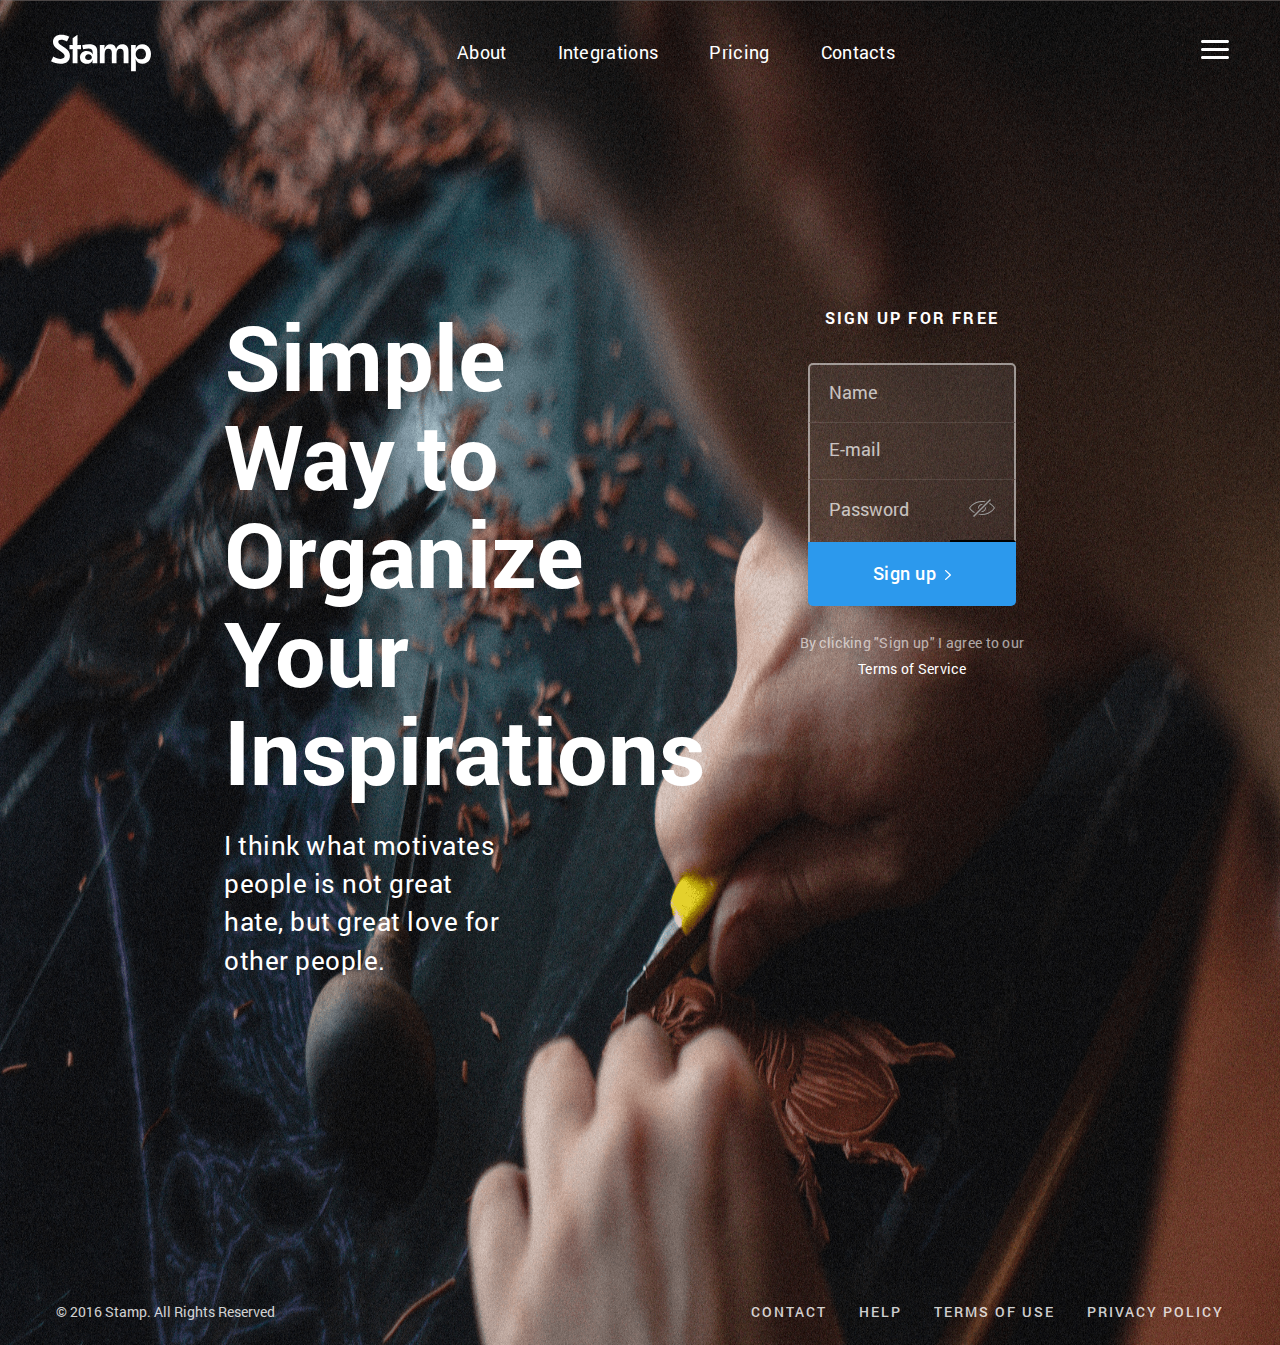
==== docs/index.html @ d8473a37 "Adding a docs folder for GH pages" ====
<!DOCTYPE html>
<html lang="en">
  <head>
    <meta charset="utf-8">
    <meta http-equiv="X-UA-Compatible" content="IE=edge">
    <meta name="viewport" content="width=device-width, initial-scale=1.0">
    <title>Thesis - Stamp assessment</title>
    <link href="css/style.css" rel="stylesheet">
    <link href="css/responsive.css" rel="stylesheet">
    <link href="css/nav.css" rel="stylesheet">
    <link href="css/section-hero.css" rel="stylesheet">
    <link href="css/footer.css" rel="stylesheet">
  </head>
  <body>
    <div id="wrapper">
      <header>
        <div class="nav-container">
          <h1 class="header-logo">
            <a href="#" class="nav-brand">
              <svg width="100px" height="42px" viewBox="0 0 91 33" version="1.1" xmlns="http://www.w3.org/2000/svg" xmlns:xlink="http://www.w3.org/1999/xlink"><g id="Page-1" stroke="none" stroke-width="1" fill="none" fill-rule="evenodd"><g id="Header" transform="translate(-60.000000, -33.000000)" fill="#FFFFFF">
                <path d="M76.589137,34.8032787 L74.5379856,38.9868852 C72.7147307,37.9530003 70.9634728,37.4360656 69.2841591,37.4360656 C67.5088847,37.4360656 66.6212608,38.0491742 66.6212608,39.2754098 C66.6212608,39.7562866 66.7651998,40.1830582 67.0530821,40.5557377 C67.3409645,40.9284172 67.844751,41.3792323 68.5644569,41.9081967 L72.9186555,45.0098361 C74.4300378,46.0677649 75.5215753,47.1376995 76.1933008,48.2196721 C76.8650262,49.3016448 77.2008839,50.575949 77.2008839,52.042623 C77.2008839,54.374875 76.4452041,56.1721248 74.9338218,57.4344262 C73.4224395,58.6967276 71.3233289,59.3278689 68.6364271,59.3278689 C67.0770644,59.3278689 65.5537098,59.1114776 64.0663177,58.6786885 C62.5789256,58.2458995 61.2235,57.6568343 60,56.9114754 L62.0871365,52.6918033 C63.1427051,53.3409869 64.2462376,53.8639324 65.3977669,54.2606557 C66.5492963,54.657379 67.6768185,54.8557377 68.7803675,54.8557377 C69.9318969,54.8557377 70.8195208,54.6213138 71.4432659,54.152459 C72.0670109,53.6836042 72.3788788,53.0644847 72.3788788,52.295082 C72.3788788,51.7180299 72.1869601,51.1710408 71.803117,50.6540984 C71.4192739,50.1371559 70.7715483,49.5541016 69.8599209,48.904918 L65.7576181,45.947541 C64.4381573,45.0098314 63.4485766,44.0120271 62.7888462,42.9540984 C62.1291159,41.8961696 61.7992556,40.7060175 61.7992556,39.3836066 C61.7992556,37.412012 62.4649736,35.855197 63.7964294,34.7131148 C65.1278852,33.5710325 66.9691051,33 69.3201442,33 C71.7191637,33 74.1421371,33.6010869 76.589137,34.8032787 L76.589137,34.8032787 Z M84.1174343,40.6459016 C84.1174343,41.3912606 84.0574597,41.9562822 83.9375087,42.3409836 L84.0454641,42.4131148 C84.1894052,42.2928956 84.3753265,42.2147543 84.6032333,42.1786885 C84.8311402,42.1426228 85.1490055,42.1245902 85.5568388,42.1245902 L87.3201093,42.1245902 L87.3201093,46.0557377 L85.5568388,46.0557377 C85.1250153,46.0557377 84.8011525,46.0377051 84.5852408,46.0016393 C84.369329,45.9655736 84.1894052,45.899454 84.0454641,45.8032787 L83.9375087,45.8754098 C84.0094793,46.1158482 84.057459,46.4043699 84.0814492,46.7409836 C84.1054394,47.0775973 84.1174343,47.4622929 84.1174343,47.895082 L84.1174343,58.7868852 L79.6912654,58.7868852 L79.6912654,47.895082 C79.6912654,47.4622929 79.7032603,47.0775973 79.7272505,46.7409836 C79.7512407,46.4043699 79.8112153,46.1158482 79.9071761,45.8754098 L79.7992207,45.8032787 C79.6312894,45.899454 79.4453682,45.9655736 79.2414515,46.0016393 C79.0375348,46.0377051 78.7076746,46.0557377 78.2518609,46.0557377 L76.8124564,46.0557377 L76.8124564,42.1245902 L78.2518609,42.1245902 C78.6836844,42.1245902 79.0135446,42.1426228 79.2414515,42.1786885 C79.4693584,42.2147543 79.6552796,42.2928956 79.7992207,42.4131148 L79.9071761,42.3409836 C79.7632349,41.9562822 79.6912654,41.3912606 79.6912654,40.6459016 L79.6912654,36.0655738 L83.7575832,33.2163934 L84.1174343,33.2163934 L84.1174343,40.6459016 Z M100.354129,43.1704918 C101.529648,44.2284206 102.117399,45.9355073 102.117399,48.2918033 L102.117399,58.7868852 L97.6552454,58.7868852 C97.6552454,57.656825 97.8351692,56.6710425 98.1950221,55.8295082 L98.0510816,55.757377 C96.8275817,58.1377168 94.9203898,59.3278689 92.3294487,59.3278689 C90.5541743,59.3278689 89.1207816,58.7929015 88.0292277,57.7229508 C86.9376738,56.6530001 86.3919051,55.2404459 86.3919051,53.4852459 C86.3919051,51.7300459 86.9376738,50.3295134 88.0292277,49.2836066 C89.1207816,48.2376997 90.5781641,47.7147541 92.4014189,47.7147541 C93.6489091,47.7147541 94.746444,47.9611997 95.6940568,48.4540984 C96.6416695,48.946997 97.4033467,49.6622904 97.9791114,50.6 L98.1230519,50.5278689 C97.9311303,49.9508168 97.835171,49.1333386 97.835171,48.0754098 C97.7871906,47.2098317 97.4453354,46.5486362 96.8095953,46.0918033 C96.1738551,45.6349704 95.2922286,45.4065574 94.1646895,45.4065574 C92.8692189,45.4065574 91.2259152,45.6469921 89.234729,46.1278689 L88.3710863,42.4131148 C90.5302039,41.8601065 92.6173195,41.5836066 94.6324959,41.5836066 C97.2714174,41.5836066 99.1786093,42.112563 100.354129,43.1704918 L100.354129,43.1704918 Z M91.9336125,51.4655738 C91.381838,51.9464505 91.1059549,52.5715809 91.1059549,53.3409836 C91.1059549,54.1103864 91.3758405,54.7295059 91.9156199,55.1983607 C92.4553993,55.6672155 93.1690969,55.9016393 94.0567341,55.9016393 C94.9683615,55.9016393 95.7120464,55.6612046 96.2878111,55.1803279 C96.8635758,54.6994511 97.1514538,54.0743208 97.1514538,53.304918 C97.1514538,52.5595591 96.8695733,51.9464505 96.3058037,51.4655738 C95.7420341,50.984697 95.0043467,50.7442623 94.0927192,50.7442623 C93.205082,50.7442623 92.485387,50.984697 91.9336125,51.4655738 L91.9336125,51.4655738 Z M104.427855,42.1245902 L108.782054,42.1245902 C108.782054,43.3989135 108.65011,44.565022 108.386218,45.6229508 L108.530158,45.695082 C109.081933,44.2764956 109.79563,43.2366153 110.671272,42.5754098 C111.546915,41.9142043 112.692429,41.5836066 114.107851,41.5836066 C116.818743,41.5836066 118.510026,42.9300412 119.181752,45.6229508 L119.325692,45.6229508 C119.733525,44.3726713 120.417236,43.3868889 121.376843,42.6655738 C122.336451,41.9442587 123.523948,41.5836066 124.93937,41.5836066 C126.690654,41.5836066 128.058074,42.1305956 129.041672,43.2245902 C130.02527,44.3185847 130.517062,45.9234867 130.517062,48.0393443 L130.517062,58.7868852 L126.090893,58.7868852 L126.090893,49.4819672 C126.090893,48.1355124 125.839,47.1557408 125.335206,46.542623 C124.831412,45.9295051 124.075732,45.6229508 123.068144,45.6229508 C120.765085,45.6229508 119.613573,47.2699289 119.613573,50.5639344 L119.613573,58.7868852 L115.331344,58.7868852 L115.331344,49.4459016 C115.331344,48.0994468 115.073454,47.1256861 114.557665,46.5245902 C114.041875,45.9234943 113.280198,45.6229508 112.27261,45.6229508 C109.969551,45.6229508 108.818039,47.2699289 108.818039,50.5639344 L108.818039,58.7868852 L104.427855,58.7868852 L104.427855,42.1245902 Z M147.185578,42.7016393 C148.385088,43.4469983 149.320691,44.4928894 149.992417,45.8393443 C150.664142,47.1857991 151,48.7245815 151,50.4557377 C151,52.2109377 150.67014,53.755731 150.010409,55.0901639 C149.350679,56.4245968 148.42707,57.4644771 147.239556,58.2098361 C146.052041,58.955195 144.690618,59.3278689 143.155245,59.3278689 C141.739824,59.3278689 140.504347,58.9852493 139.448779,58.3 C138.39321,57.6147507 137.589551,56.6109356 137.037776,55.2885246 L136.893836,55.3245902 C137.109748,56.3584751 137.217702,57.4885185 137.217702,58.7147541 L137.217702,66 L132.863503,66 L132.863503,42.1245902 L137.181717,42.1245902 C137.181717,43.5672203 137.073762,44.7213071 136.857851,45.5868852 L137.001791,45.6229508 C138.297262,42.9300412 140.336398,41.5836066 143.11926,41.5836066 C144.630643,41.5836066 145.986068,41.9562804 147.185578,42.7016393 L147.185578,42.7016393 Z M138.405211,46.957377 C137.517573,47.846999 137.073761,49.0131075 137.073761,50.4557377 C137.073761,51.8983679 137.517573,53.0644764 138.405211,53.9540984 C139.292848,54.8437203 140.44436,55.2885246 141.859781,55.2885246 C143.275203,55.2885246 144.384733,54.855742 145.188404,53.9901639 C145.992076,53.1245858 146.393906,51.9464555 146.393906,50.4557377 C146.393906,48.9650199 145.986078,47.7868896 145.170412,46.9213115 C144.354745,46.0557334 143.251213,45.6229508 141.859781,45.6229508 C140.44436,45.6229508 139.292848,46.0677551 138.405211,46.957377 L138.405211,46.957377 Z" id="Logo">
                </path></g></g>
              </svg>
            </a>
          </h1>
          <nav class="navbar-list" id="collapseNav">
            <ul class="nav-list">
              <li class="nav-item">
                <a href="#" class="nav-link robo-reg">About</a>
              </li>
              <li class="nav-item">
                <a href="#" class="nav-link robo-reg">Integrations</a>
              </li>
              <li class="nav-item">
                <a href="#" class="nav-link robo-reg">Pricing</a>
              </li>
              <li class="nav-item">
                <a href="#" class="nav-link robo-reg">Contacts</a>
              </li>
            </ul>
          </nav>
          <nav class="navbar-list-icon">
            <div class="nav-bars">
              <a href="#" onclick="openNav()">
                <svg width="28px" height="19px" viewBox="0 0 28 19" version="1.1" xmlns="http://www.w3.org/2000/svg" xmlns:xlink="http://www.w3.org/1999/xlink"><g id="Page-1" stroke="none" stroke-width="1" fill="none" fill-rule="evenodd"><g id="Header" transform="translate(-1352.000000, -40.000000)" fill="#FFFFFF">
                  <path d="M1378.6,48 L1353.4,48 C1352.6272,48 1352,48.672 1352,49.5 C1352,50.328 1352.6272,51 1353.4,51 L1378.6,51 C1379.3728,51 1380,50.328 1380,49.5 C1380,48.672 1379.3728,48 1378.6,48 M1378.6,56 L1353.4,56 C1352.6272,56 1352,56.672 1352,57.5 C1352,58.328 1352.6272,59 1353.4,59 L1378.6,59 C1379.3728,59 1380,58.328 1380,57.5 C1380,56.672 1379.3728,56 1378.6,56 M1353.4,43 L1378.6,43 C1379.3728,43 1380,42.328 1380,41.5 C1380,40.672 1379.3728,40 1378.6,40 L1353.4,40 C1352.6272,40 1352,40.672 1352,41.5 C1352,42.328 1352.6272,43 1353.4,43" id="Menu-Icon">
                  </path></g></g>
                </svg>
              </a>
            </div> <!-- /.navbar-list-icon -->
          </nav>
        </div> <!-- /.nav-container -->
      </header>
      <section class="hero flex-container">
        <div class="hero-text">
          <h1 class="robo-bold">Simple Way to Organize Your Inspirations</h1>
          <p class="robo-reg">I think what motivates people is not great hate, but great love for other people.</p>
        </div> <!-- /.hero-text -->
        <div class="hero-form">
          <h4 class="robo-bold text-center">Sign up for free</h4>
          <div class="input-group">
            <form> <!-- inactive / no submission -->
              <input type="text" name="name" placeholder="Name" value="" class="robo-reg name-input" />
              <input type="text" name="email" placeholder="E-mail" value="" class="robo-reg email-input" />
              <div class="password-input">
                <input type="password" name="password" placeholder="Password" value="" class="robo-reg" id="id_password" />
                <button type="button" class="pass-btn"><svg id="togglePassword" width="26px" height="18px" viewBox="0 0 26 18" version="1.1" xmlns="http://www.w3.org/2000/svg" xmlns:xlink="http://www.w3.org/1999/xlink"><g id="Page-1" stroke="none" stroke-width="1" fill="none" fill-rule="evenodd"><g id="Page" transform="translate(-1244.000000, -463.000000)" fill="#9B9B9B"><g id="Sign-Up-Form" transform="translate(830.000000, 267.000000)"><g id="Form" transform="translate(0.000000, 52.000000)">
                  <path d="M419.108699,157.891301 C415.617208,155.830115 414,153 414,153 C414,153 418,146 427,146 C428.304511,146 429.503975,146.147065 430.601439,146.398561 L429.751902,147.248098 C428.897148,147.090055 427.980093,147 427,147 C419,147 415.199951,153 415.199951,153 C415.199951,153 416.714728,155.391723 419.844927,157.155073 L419.108699,157.891301 L419.108699,157.891301 L419.108699,157.891301 L419.108699,157.891301 Z M423.398561,159.601439 C424.496025,159.852936 425.695489,160 427,160 C436,159.999999 440,153 440,153 C440,153 438.382792,150.169886 434.891301,148.108699 L434.155073,148.844927 C437.285272,150.608278 438.800049,153 438.800049,153 C438.800049,153 435,158.999999 427,159 C426.019907,159 425.102851,158.909945 424.248098,158.751902 L423.398561,159.601439 L423.398561,159.601439 L423.398561,159.601439 L423.398561,159.601439 Z M430.898653,152.101347 C430.964966,152.390211 431,152.691014 431,153 C431,155.209139 429.209139,157 427,157 C426.691014,157 426.390212,156.964966 426.101347,156.898653 L427,156 C427.767767,156 428.535534,155.707107 429.12132,155.12132 C429.707107,154.535534 430,153.767767 430,153 L430.898653,152.101347 L430.898653,152.101347 L430.898653,152.101347 L430.898653,152.101347 Z M427.898653,149.101347 C427.609788,149.035034 427.308986,149 427,149 C424.790861,149 423,150.790861 423,153 C423,153.308986 423.035034,153.609789 423.101347,153.898653 L424,153 C424,152.232233 424.292893,151.464466 424.87868,150.87868 C425.464466,150.292893 426.232233,150 427,150 L427.898653,149.101347 L427.898653,149.101347 L427.898653,149.101347 L427.898653,149.101347 Z M435,144 L418,161 L419,162 L436,145 L435,144 L435,144 L435,144 Z" id="Icon">
                  </path></g></g></g></g>
                </svg></button>
              </div> <!-- /.password-input -->
              <button type="button" name="button" class="form-btn robo-med">Sign up&nbsp;&nbsp;<svg width="6px" height="10px" viewBox="0 0 6 10" version="1.1" xmlns="http://www.w3.org/2000/svg" xmlns:xlink="http://www.w3.org/1999/xlink"><g id="Page-1" stroke="none" stroke-width="1" fill="none" fill-rule="evenodd"><g id="Page" transform="translate(-1093.000000, -526.000000)" fill="#FFFFFF"><g id="Sign-Up-Form" transform="translate(830.000000, 267.000000)"><g id="Form" transform="translate(0.000000, 52.000000)"><path d="M264.137885,207.183278 C263.877854,206.938907 263.455553,206.938907 263.195522,207.183278 C262.934826,207.427025 262.934826,207.823268 263.195522,208.067015 L267.390601,212.000078 L263.195522,215.933142 C262.934826,216.176888 262.934826,216.573132 263.195522,216.816878 C263.32587,216.938751 263.496121,217 263.667036,217 C263.837287,217 264.007537,216.938751 264.137885,216.816878 L268.804478,212.441946 C269.065174,212.1982 269.065174,211.801956 268.804478,211.55821 L264.137885,207.183278 Z" id="Icon"></path></g></g></g></g></svg></button>
            </form>
          </div> <!-- /.input-group -->
          <p class="robo-reg text-center" style="opacity: .6;">By clicking "Sign up" I agree to our</p>
          <p class="robo-reg text-center"><a href="#" class="terms-link">Terms of Service</a></p>
        </div> <!-- /.hero-form -->
      </section>

      <footer class="footer">
        <div class="flex-footer">
          <p class="robo-reg">&copy; 2016 Stamp. All Rights Reserved</p>
          <ul>
            <li>
              <a href="#" class="robo-med">Contact</a>
            </li>
            <li>
              <a href="#" class="robo-med">Help</a>
            </li>
            <li>
              <a href="#" class="robo-med">Terms of use</a>
            </li>
            <li>
              <a href="#" class="robo-med">Privacy Policy</a>
            </li>
          </ul>
        </div>
      </footer>
    </div> <!-- /.wrapper -->

    <script src="js/main.js"></script>
  </body>
</html>
---- docs/css/style.css ----
* {
  margin: 0;
  padding: 0;
}

*, *::before, *::after, html {
  box-sizing: border-box;
}

html, body {
  overflow-x: hidden;
}

#wrapper {
  margin-left: auto;
  margin-right: auto;
  min-width: 100%;
  min-height: 100vh;
  background-image: url("../images/background-min.png");
  background-repeat: no-repeat;
  background-size: 100% 100%;
  background-position: top;
}

@font-face {
  font-family: robotoBold;
  src: url(roboto/Roboto-Bold.ttf);
}

.robo-bold {
  font-family: robotoBold;
}

@font-face {
  font-family: robotoRegular;
  src: url(roboto/Roboto-Regular.ttf);
}

.robo-reg {
  font-family: robotoRegular;
}

@font-face {
  font-family: robotoLight;
  src: url(roboto/Roboto-Light.ttf);
}

.robo-light {
  font-family: robotoLight;
}

@font-face {
  font-family: robotoMedium;
  src: url(roboto/Roboto-Medium.ttf);
}

.robo-med {
  font-family: robotoMedium;
}

.text-center {
  text-align: center !important;
}
.text-left {
  text-align: left !important;
}
.text-right {
  text-align: right !important;
}
---- docs/css/responsive.css ----
@media (max-width: 768px) {
  .flex-container {
    flex-direction: column;
  }

  .flex-container > div {
    padding: 1rem 2rem;
  }

  .navbar-list {
    display: none;
  }

  .navbar-list ul li a.responsive {
    position: relative;
  }

  .navbar-list.responsive {
    float: none;
    text-align: center;
    margin-top: 3rem;
  }

  .navbar-list.responsive, .navbar-list.responsive .nav-list {
    display: block;
  }
}

@media (max-width: 700px) {
  body {
    background-size: cover;
  }
}
---- docs/css/nav.css ----
header {
  position: absolute;
  top: 0;
  left: 0;
  width: 100%;
}

.nav-container {
  display: flex;
  justify-content: space-between;
  min-height: 60px;
  margin: 0 auto;
  max-width: calc(2rem + 92vw);
  padding: 2rem 1rem;
}

.nav-brand {
  display: block;
  outline: none;
}

.navbar-list {
  position: relative;
  z-index: 100;
}

.nav-list {
  display: flex;
  align-items: center;
  margin: 0;
  padding: 0;
  list-style: none;
}

.nav-item {
  padding: .5rem 1.6rem;
}

.nav-bars {
  padding: .5rem 0;
}

.nav-link {
  color: #fff;
  text-decoration: none;
  font-size: 18px;
  letter-spacing: .3px;
  transition: all .3s ease;
}
---- docs/css/section-hero.css ----
.flex-container {
  justify-content: space-between;
  padding: 18rem 6rem;
}

.flex-container, .password-input {
  display: flex;
}

.flex-container > div {
  /* margin: .5rem; */
  padding: 1.2rem 8rem;
  width: 50%;
}

.hero h1 {
  font-size: 5.6rem;
  line-height: 1.1;
  margin-bottom: 1.6rem;
}

.input-group input::-moz-placeholder {
  color: #fff;
}

.input-group input:-ms-input-placeholder {
  color: #fff;
}

.hero h1, .hero p, .hero-form p, .input-group input::placeholder, .form-btn, .hero-form h4, .terms-link {
  color: #fff;
}

.hero-text p {
  font-size: 1.6rem;
  letter-spacing: .5px;
  line-height: 1.5;
}

.hero-form h4 {
  letter-spacing: 2.2px;
  margin-bottom: 2.2rem;
  font-size: 1rem;
  text-transform: uppercase;
}

.input-group input {
  border-left: 2px solid rgba(255, 255, 255, 0.5);
}

.input-group input, .form-btn {
  width: 100%;
}

.input-group input, .pass-btn {
  background: rgba(255, 255, 255, 0.08);
  outline: none;
  padding: 1.2rem;
}

.name-input {
  border-radius: 5px 5px 0 0;
  border-top: 2px solid rgba(255, 255, 255, 0.5);
}

.name-input, .email-input {
  border-bottom: 1px solid rgba(255, 255, 255, 0.1);
}

.name-input, .email-input, .pass-btn {
  border-right: 2px solid rgba(255, 255, 255, 0.5);
}

.email-input, #id_password, .pass-btn {
  border-top: none;
}

#id_password {
  width: 90%;
  border-right: none;
  border-radius: 0;
  border-bottom: none;
}

.pass-btn {
  border-left: none;
}

.pass-btn:active {
  border-bottom-style: none;
}

.input-group input::-moz-placeholder {
  opacity: .7;
}

.input-group input:-ms-input-placeholder {
  opacity: .7;
}

.input-group input::placeholder {
  opacity: .7;
}

.input-group input::-moz-placeholder {
  font-size: 1.1rem;
}

.input-group input:-ms-input-placeholder {
  font-size: 1.1rem;
}

.input-group input::placeholder, .form-btn {
  font-size: 1.1rem;
}

.input-group {
  padding-left: 2.5rem;
  padding-right: 2.5rem;
  margin-bottom: 1.5rem;
}

.form-btn {
  background: #2C99ED;
  letter-spacing: .5px;
  border: none;
  border-radius: 0 0 5px 5px;
  padding: 1.3rem;
}

.form-btn, .terms-link {
  transition: all .3s ease;
}

.form-btn:hover {
  background: rgba(44,153,237,0.8);
}

.form-btn:hover, #togglePassword:hover {
  cursor: pointer;
}

.hero-form p {
  letter-spacing: .3px;
  line-height: 1.8;
  font-size: .9rem;
}

.terms-link {
  text-decoration: none;
}
.terms-link:hover {
  text-decoration: underline;
}
---- docs/css/footer.css ----
.flex-footer {
  justify-content: space-between;
  display: flex;
}

.footer {
  padding: 0 2.5rem .5rem 2.5rem;
}

.footer p {
  align-self: center;
  padding-left: 1rem;
}

.footer p, .footer ul li a {
  opacity: .8;
  font-size: .9rem;
}

.footer ul li a, .footer p {
  color: #fff;
}

.footer ul {
  list-style-type: none;
  display: inline-flex;
}

.footer ul li {
  padding: 1rem;
  letter-spacing: 2px;
}

.footer ul li a {
  text-transform: uppercase;
  text-decoration: none;
  transition: all .3s ease;
}

.footer ul li a:hover {
  opacity: 1;
}
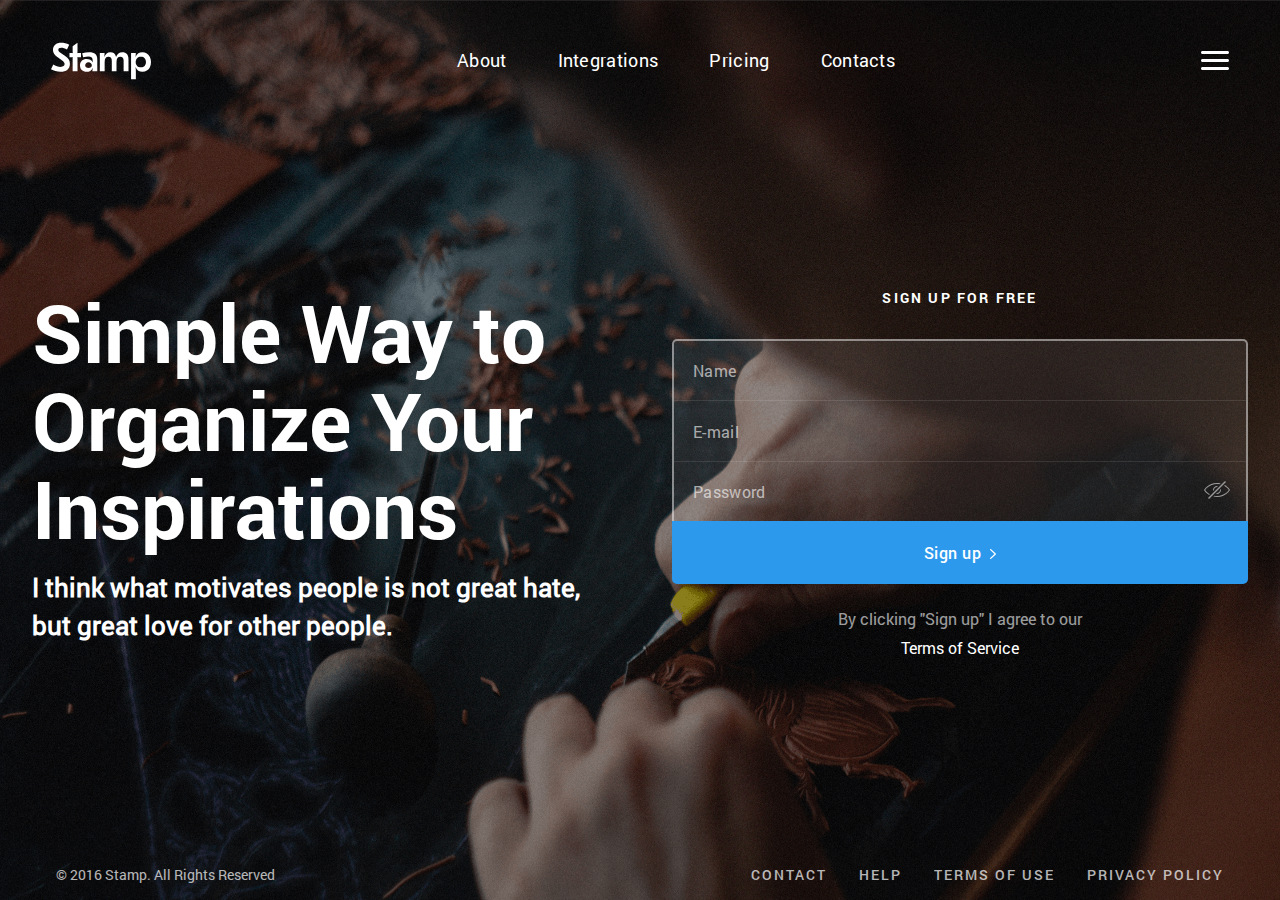
==== commit c15f3072: "Finishing responsiveness / project build" ====
--- a/docs/index.html
+++ b/docs/index.html
@@ -6,13 +6,13 @@
     <meta name="viewport" content="width=device-width, initial-scale=1.0">
     <title>Thesis - Stamp assessment</title>
     <link href="css/style.css" rel="stylesheet">
-    <link href="css/responsive.css" rel="stylesheet">
     <link href="css/nav.css" rel="stylesheet">
     <link href="css/section-hero.css" rel="stylesheet">
     <link href="css/footer.css" rel="stylesheet">
+    <link href="css/responsive.css" rel="stylesheet">
   </head>
   <body>
-    <div id="wrapper">
+    <div class="wrapper">
       <header>
         <div class="nav-container">
           <h1 class="header-logo">
@@ -51,35 +51,35 @@
           </nav>
         </div> <!-- /.nav-container -->
       </header>
-      <section class="hero flex-container">
-        <div class="hero-text">
+      <div class="flex-container">
+        <div class="col hero">
           <h1 class="robo-bold">Simple Way to Organize Your Inspirations</h1>
-          <p class="robo-reg">I think what motivates people is not great hate, but great love for other people.</p>
-        </div> <!-- /.hero-text -->
-        <div class="hero-form">
+          <h3 class="robo-reg">I think what motivates people is not great hate, but great love for other people.</h3>
+        </div> <!-- /.col hero -->
+        <div class="col form-col">
           <h4 class="robo-bold text-center">Sign up for free</h4>
-          <div class="input-group">
-            <form> <!-- inactive / no submission -->
+          <form class="" action="" method="post">
+            <div class="input-group">
               <input type="text" name="name" placeholder="Name" value="" class="robo-reg name-input" />
               <input type="text" name="email" placeholder="E-mail" value="" class="robo-reg email-input" />
-              <div class="password-input">
-                <input type="password" name="password" placeholder="Password" value="" class="robo-reg" id="id_password" />
-                <button type="button" class="pass-btn"><svg id="togglePassword" width="26px" height="18px" viewBox="0 0 26 18" version="1.1" xmlns="http://www.w3.org/2000/svg" xmlns:xlink="http://www.w3.org/1999/xlink"><g id="Page-1" stroke="none" stroke-width="1" fill="none" fill-rule="evenodd"><g id="Page" transform="translate(-1244.000000, -463.000000)" fill="#9B9B9B"><g id="Sign-Up-Form" transform="translate(830.000000, 267.000000)"><g id="Form" transform="translate(0.000000, 52.000000)">
+              <div class="password-input-row">
+                <input type="password" name="password" placeholder="Password" value="" class="robo-reg password-input" id="id_password" />
+                <button type="button" class="password-show-btn"><svg id="togglePassword" width="26px" height="18px" viewBox="0 0 26 18" version="1.1" xmlns="http://www.w3.org/2000/svg" xmlns:xlink="http://www.w3.org/1999/xlink"><g id="Page-1" stroke="none" stroke-width="1" fill="none" fill-rule="evenodd"><g id="Page" transform="translate(-1244.000000, -463.000000)" fill="#9B9B9B"><g id="Sign-Up-Form" transform="translate(830.000000, 267.000000)"><g id="Form" transform="translate(0.000000, 52.000000)">
                   <path d="M419.108699,157.891301 C415.617208,155.830115 414,153 414,153 C414,153 418,146 427,146 C428.304511,146 429.503975,146.147065 430.601439,146.398561 L429.751902,147.248098 C428.897148,147.090055 427.980093,147 427,147 C419,147 415.199951,153 415.199951,153 C415.199951,153 416.714728,155.391723 419.844927,157.155073 L419.108699,157.891301 L419.108699,157.891301 L419.108699,157.891301 L419.108699,157.891301 Z M423.398561,159.601439 C424.496025,159.852936 425.695489,160 427,160 C436,159.999999 440,153 440,153 C440,153 438.382792,150.169886 434.891301,148.108699 L434.155073,148.844927 C437.285272,150.608278 438.800049,153 438.800049,153 C438.800049,153 435,158.999999 427,159 C426.019907,159 425.102851,158.909945 424.248098,158.751902 L423.398561,159.601439 L423.398561,159.601439 L423.398561,159.601439 L423.398561,159.601439 Z M430.898653,152.101347 C430.964966,152.390211 431,152.691014 431,153 C431,155.209139 429.209139,157 427,157 C426.691014,157 426.390212,156.964966 426.101347,156.898653 L427,156 C427.767767,156 428.535534,155.707107 429.12132,155.12132 C429.707107,154.535534 430,153.767767 430,153 L430.898653,152.101347 L430.898653,152.101347 L430.898653,152.101347 L430.898653,152.101347 Z M427.898653,149.101347 C427.609788,149.035034 427.308986,149 427,149 C424.790861,149 423,150.790861 423,153 C423,153.308986 423.035034,153.609789 423.101347,153.898653 L424,153 C424,152.232233 424.292893,151.464466 424.87868,150.87868 C425.464466,150.292893 426.232233,150 427,150 L427.898653,149.101347 L427.898653,149.101347 L427.898653,149.101347 L427.898653,149.101347 Z M435,144 L418,161 L419,162 L436,145 L435,144 L435,144 L435,144 Z" id="Icon">
                   </path></g></g></g></g>
                 </svg></button>
-              </div> <!-- /.password-input -->
-              <button type="button" name="button" class="form-btn robo-med">Sign up&nbsp;&nbsp;<svg width="6px" height="10px" viewBox="0 0 6 10" version="1.1" xmlns="http://www.w3.org/2000/svg" xmlns:xlink="http://www.w3.org/1999/xlink"><g id="Page-1" stroke="none" stroke-width="1" fill="none" fill-rule="evenodd"><g id="Page" transform="translate(-1093.000000, -526.000000)" fill="#FFFFFF"><g id="Sign-Up-Form" transform="translate(830.000000, 267.000000)"><g id="Form" transform="translate(0.000000, 52.000000)"><path d="M264.137885,207.183278 C263.877854,206.938907 263.455553,206.938907 263.195522,207.183278 C262.934826,207.427025 262.934826,207.823268 263.195522,208.067015 L267.390601,212.000078 L263.195522,215.933142 C262.934826,216.176888 262.934826,216.573132 263.195522,216.816878 C263.32587,216.938751 263.496121,217 263.667036,217 C263.837287,217 264.007537,216.938751 264.137885,216.816878 L268.804478,212.441946 C269.065174,212.1982 269.065174,211.801956 268.804478,211.55821 L264.137885,207.183278 Z" id="Icon"></path></g></g></g></g></svg></button>
-            </form>
-          </div> <!-- /.input-group -->
-          <p class="robo-reg text-center" style="opacity: .6;">By clicking "Sign up" I agree to our</p>
+              </div> <!-- /.password-input-row -->
+            </div> <!-- /.input-group -->
+            <button type="button" name="button" class="submit-btn robo-med">Sign up&nbsp;&nbsp;<svg width="6px" height="10px" viewBox="0 0 6 10" version="1.1" xmlns="http://www.w3.org/2000/svg" xmlns:xlink="http://www.w3.org/1999/xlink"><g id="Page-1" stroke="none" stroke-width="1" fill="none" fill-rule="evenodd"><g id="Page" transform="translate(-1093.000000, -526.000000)" fill="#FFFFFF"><g id="Sign-Up-Form" transform="translate(830.000000, 267.000000)"><g id="Form" transform="translate(0.000000, 52.000000)"><path d="M264.137885,207.183278 C263.877854,206.938907 263.455553,206.938907 263.195522,207.183278 C262.934826,207.427025 262.934826,207.823268 263.195522,208.067015 L267.390601,212.000078 L263.195522,215.933142 C262.934826,216.176888 262.934826,216.573132 263.195522,216.816878 C263.32587,216.938751 263.496121,217 263.667036,217 C263.837287,217 264.007537,216.938751 264.137885,216.816878 L268.804478,212.441946 C269.065174,212.1982 269.065174,211.801956 268.804478,211.55821 L264.137885,207.183278 Z" id="Icon"></path></g></g></g></g></svg></button>
+          </form>
+          <p class="robo-reg text-center" style="opacity: .6; margin-bottom: .5rem;">By clicking "Sign up" I agree to our</p>
           <p class="robo-reg text-center"><a href="#" class="terms-link">Terms of Service</a></p>
-        </div> <!-- /.hero-form -->
-      </section>
+        </div> <!-- /.col form-col -->
+      </div> <!-- /.flex-container -->
 
       <footer class="footer">
         <div class="flex-footer">
-          <p class="robo-reg">&copy; 2016 Stamp. All Rights Reserved</p>
+          <p class="robo-reg copyright-footer">&copy; 2016 Stamp. All Rights Reserved</p>
           <ul>
             <li>
               <a href="#" class="robo-med">Contact</a>
--- a/docs/css/style.css
+++ b/docs/css/style.css
@@ -11,12 +11,11 @@
   overflow-x: hidden;
 }
 
-#wrapper {
+.wrapper {
   margin-left: auto;
   margin-right: auto;
-  min-width: 100%;
-  min-height: 100vh;
-  background-image: url("../images/background-min.png");
+  min-width: 100vw;
+  background-image: linear-gradient(0deg, rgba(0,0,0,.4), rgba(0, 0, 0, 0.4)), url("../images/background-min.png");
   background-repeat: no-repeat;
   background-size: 100% 100%;
   background-position: top;
--- a/docs/css/nav.css
+++ b/docs/css/nav.css
@@ -11,7 +11,19 @@
   min-height: 60px;
   margin: 0 auto;
   max-width: calc(2rem + 92vw);
-  padding: 2rem 1rem;
+  padding: 1.5rem 1rem;
+}
+
+.header-logo {
+  padding: 1rem 0;
+}
+
+.navbar-list {
+  padding: 1rem;
+}
+
+.navbar-list-icon {
+  padding-top: 1.7rem;
 }
 
 .nav-brand {
@@ -22,6 +34,7 @@
 .navbar-list {
   position: relative;
   z-index: 100;
+  flex-wrap: wrap;
 }
 
 .nav-list {
@@ -36,10 +49,6 @@
   padding: .5rem 1.6rem;
 }
 
-.nav-bars {
-  padding: .5rem 0;
-}
-
 .nav-link {
   color: #fff;
   text-decoration: none;
@@ -47,3 +56,7 @@
   letter-spacing: .3px;
   transition: all .3s ease;
 }
+
+.nav-link:hover {
+  color: #2C99ED;
+}
--- a/docs/css/section-hero.css
+++ b/docs/css/section-hero.css
@@ -1,154 +1,117 @@
 .flex-container {
-  justify-content: space-between;
-  padding: 18rem 6rem;
+  min-height: calc(100vh - 51px);
+  margin: 0 auto;
+  width: 100%;
+  padding: 18rem 0 3rem 0;
 }
 
-.flex-container, .password-input {
+.flex-container, .password-input-row {
   display: flex;
 }
 
-.flex-container > div {
-  /* margin: .5rem; */
-  padding: 1.2rem 8rem;
+.flex-container .col {
   width: 50%;
+  padding: 0 8rem;
+}
+
+.hero h1, .hero h3, .form-col h4, input, .input-group input::placeholder, .submit-btn, .form-col p, .terms-link {
+  color: #fff;
 }
 
 .hero h1 {
-  font-size: 5.6rem;
+  font-size: 5rem;
+  margin-bottom: 1rem;
   line-height: 1.1;
-  margin-bottom: 1.6rem;
 }
 
-.input-group input::-moz-placeholder {
-  color: #fff;
-}
-
-.input-group input:-ms-input-placeholder {
-  color: #fff;
-}
-
-.hero h1, .hero p, .hero-form p, .input-group input::placeholder, .form-btn, .hero-form h4, .terms-link {
-  color: #fff;
-}
-
-.hero-text p {
+.hero h3 {
   font-size: 1.6rem;
-  letter-spacing: .5px;
   line-height: 1.5;
 }
 
-.hero-form h4 {
+.form-col h4 {
+  margin-bottom: 2rem;
+  text-transform: uppercase;
   letter-spacing: 2.2px;
-  margin-bottom: 2.2rem;
-  font-size: 1rem;
-  text-transform: uppercase;
+  font-size: .9rem;
 }
 
-.input-group input {
-  border-left: 2px solid rgba(255, 255, 255, 0.5);
-}
-
-.input-group input, .form-btn {
-  width: 100%;
-}
-
-.input-group input, .pass-btn {
-  background: rgba(255, 255, 255, 0.08);
-  outline: none;
-  padding: 1.2rem;
-}
-
-.name-input {
+.input-group {
   border-radius: 5px 5px 0 0;
   border-top: 2px solid rgba(255, 255, 255, 0.5);
+  border-left: 2px solid rgba(255, 255, 255, 0.5);
+  border-right: 2px solid rgba(255, 255, 255, 0.5);
 }
 
 .name-input, .email-input {
   border-bottom: 1px solid rgba(255, 255, 255, 0.1);
 }
 
-.name-input, .email-input, .pass-btn {
-  border-right: 2px solid rgba(255, 255, 255, 0.5);
+.password-input, .password-show-btn, .submit-btn {
+  border: none;
 }
 
-.email-input, #id_password, .pass-btn {
+.input-group input {
+  outline: none;
+  padding: 1.2rem;
+  border-right: none;
   border-top: none;
-}
-
-#id_password {
-  width: 90%;
-  border-right: none;
-  border-radius: 0;
-  border-bottom: none;
-}
-
-.pass-btn {
   border-left: none;
 }
 
-.pass-btn:active {
-  border-bottom-style: none;
+.input-group input, .submit-btn {
+  width: 100%;
 }
 
-.input-group input::-moz-placeholder {
-  opacity: .7;
+.input-group input, .submit-btn, .terms-link {
+  transition: all .3s ease;
 }
 
-.input-group input:-ms-input-placeholder {
-  opacity: .7;
+.input-group input, .password-show-btn {
+  background: rgba(255, 255, 255, 0.08);
+}
+
+.input-group input:focus {
+  background: rgba(255, 255, 255, 0.2);
 }
 
 .input-group input::placeholder {
-  opacity: .7;
+  opacity: .6;
 }
 
-.input-group input::-moz-placeholder {
-  font-size: 1.1rem;
+input, .input-group input::placeholder, .submit-btn {
+  font-size: 1rem;
 }
 
-.input-group input:-ms-input-placeholder {
-  font-size: 1.1rem;
+input {
+  letter-spacing: .3px;
 }
 
-.input-group input::placeholder, .form-btn {
-  font-size: 1.1rem;
+.password-show-btn {
+  border-bottom-style: none;
+  padding: 1rem;
 }
 
-.input-group {
-  padding-left: 2.5rem;
-  padding-right: 2.5rem;
-  margin-bottom: 1.5rem;
+.submit-btn {
+  background-color: #2C99ED;
+  letter-spacing: .5px;
+  border-radius: 0 0 5px 5px;
+  padding: 1.3rem 0;
 }
 
-.form-btn {
-  background: #2C99ED;
-  letter-spacing: .5px;
-  border: none;
-  border-radius: 0 0 5px 5px;
-  padding: 1.3rem;
-}
-
-.form-btn, .terms-link {
-  transition: all .3s ease;
-}
-
-.form-btn:hover {
-  background: rgba(44,153,237,0.8);
-}
-
-.form-btn:hover, #togglePassword:hover {
+.submit-btn:hover {
+  background-color: rgba(44,153,237,0.8);
   cursor: pointer;
 }
 
-.hero-form p {
-  letter-spacing: .3px;
-  line-height: 1.8;
-  font-size: .9rem;
+form {
+  margin-bottom: 1.5rem;
 }
 
 .terms-link {
   text-decoration: none;
 }
+
 .terms-link:hover {
   text-decoration: underline;
 }
--- a/docs/css/footer.css
+++ b/docs/css/footer.css
@@ -4,7 +4,8 @@
 }
 
 .footer {
-  padding: 0 2.5rem .5rem 2.5rem;
+  padding: 0 2.5rem;
+  bottom: 0;
 }
 
 .footer p {
@@ -13,7 +14,7 @@
 }
 
 .footer p, .footer ul li a {
-  opacity: .8;
+  opacity: .7;
   font-size: .9rem;
 }
 
--- a/docs/css/responsive.css
+++ b/docs/css/responsive.css
@@ -1,33 +1,81 @@
-@media (max-width: 768px) {
+@media (max-width: 1400px) {
+  .flex-container .col {
+    padding: 0 2rem;
+  }
+}
+
+@media (max-width: 992px) {
   .flex-container {
+    padding: 15rem 0;
     flex-direction: column;
   }
+  .flex-container .col {
+    width: 100%;
+    padding: 0 5rem;
+  }
+  .hero {
+    margin-bottom: 6rem;
+  }
+  .hero h1 {
+    font-size: 4rem;
+  }
+  .hero h3 {
+    font-size: 1.3rem;
+  }
+  .flex-footer {
+    flex-direction: column-reverse;
+  }
+  .footer ul {
+    display: block;
+    text-align: center;
+    margin-bottom: 4rem;
+  }
+  .copyright-footer {
+    margin-bottom: 2rem;
+  }
+}
 
-  .flex-container > div {
-    padding: 1rem 2rem;
-  }
-
+@media (max-width: 768px) {
   .navbar-list {
     display: none;
+    background-color: rgba(255, 255, 255, .8);
+    width: 100%;
+    border-radius: 3px;
   }
-
+  .nav-container > .navbar-list .responsive {
+    margin: 0;
+    padding: 0;
+  }
   .navbar-list ul li a.responsive {
     position: relative;
   }
-
   .navbar-list.responsive {
     float: none;
     text-align: center;
     margin-top: 3rem;
   }
-
   .navbar-list.responsive, .navbar-list.responsive .nav-list {
     display: block;
+  }
+  .nav-link {
+    color: #000;
+  }
+  .flex-container .col {
+    padding: 0 .9rem;
   }
 }
 
 @media (max-width: 700px) {
-  body {
+  .wrapper {
     background-size: cover;
   }
 }
+
+@media (max-width: 450px) {
+  .hero h1 {
+    font-size: 2.7rem;
+  }
+  .hero h3 {
+    font-size: 1rem;
+  }
+}
